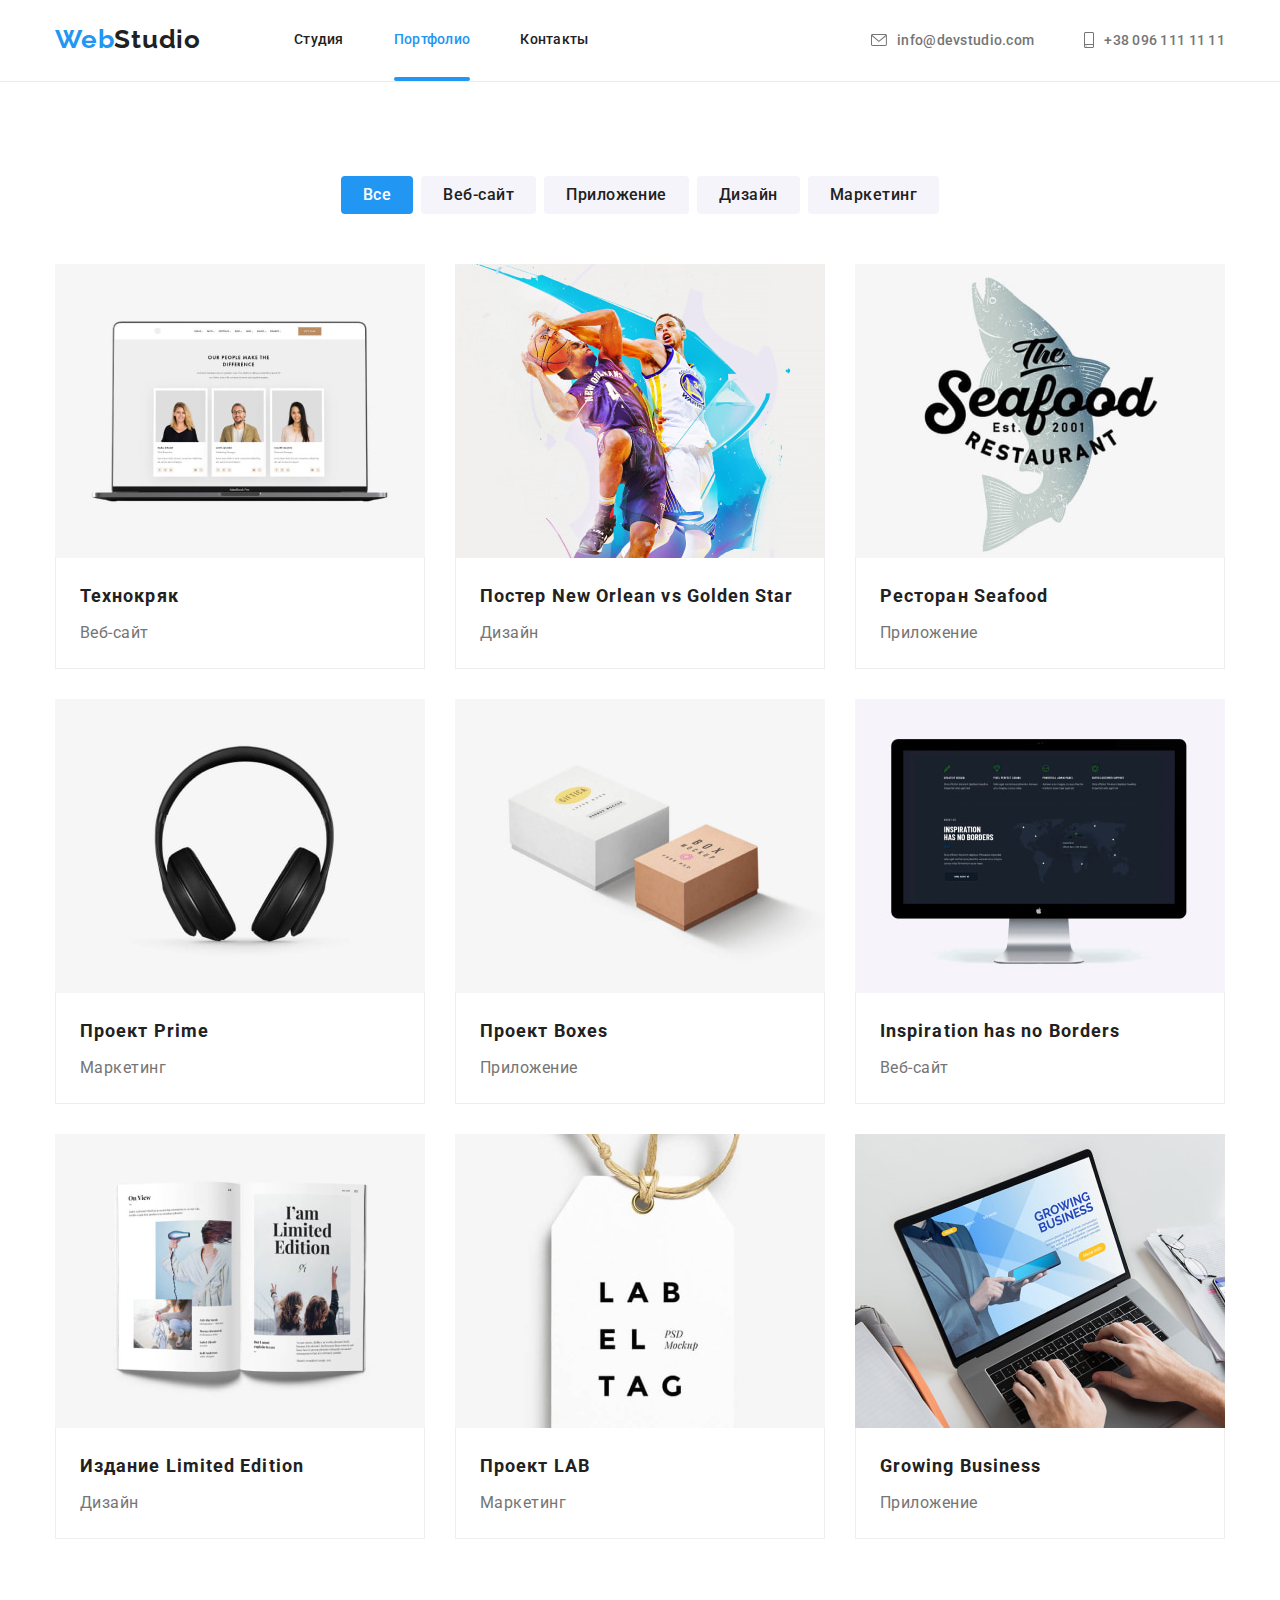
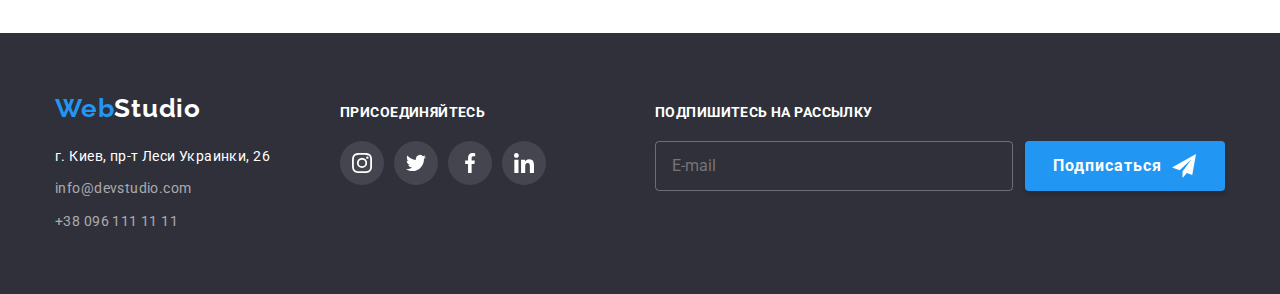
==== portfolio.html @ eac6b968 "Initial commit" ====
<!DOCTYPE html>
<html lang="ru">
<head>
    <meta charset="UTF-8">
    <meta http-equiv="X-UA-Compatible" content="IE=edge">
    <meta name="viewport" content="width=device-width, initial-scale=1.0">
    <title>WebStudio</title>
    <link rel="preconnect" href="https://fonts.googleapis.com">
    <link rel="preconnect" href="https://fonts.gstatic.com" crossorigin>
    <link href="https://fonts.googleapis.com/css2?family=Raleway:wght@700&family=Roboto:wght@400;500;700;900&display=swap" rel="stylesheet">
    <link rel="stylesheet" href="https://cdnjs.cloudflare.com/ajax/libs/modern-normalize/1.1.0/modern-normalize.css">
    <link rel="stylesheet" href="./css/styles.css">
</head>
<body>
    
    <header class="header">
      <div class="container header-container">
       
        <nav class="nav"> 
              <a class="header-link link " href="/"><span class="logo">Web</span><span class="heder-logo">Studio</span></a>
              <ul class="nav-list list">
                  <li class="nav-item">
                      <a class="nav-link link " href="./index.html">Студия</a></li>
                  <li  class="nav-item">
                      <a class="nav-link link current" href="./portfolio.html">Портфолио</a></li>
                  <li  class="nav-item">
                      <a class="nav-link link " href="">Контакты</a></li>
              </ul>
        </nav>
        <ul class="header-contacts list">
          <li class="header-contact"><a class="header-email link" href="mailto:info@devstudio.com">
              <svg width="16" height="12" class="email-icon" aria-hidden="true">
                <use href="./images/icons.svg#icon-envelope"></use>
              </svg>
              info@devstudio.com</a></li>
          <li class="header-contact"><a class="header-tel link" href="tel:+380961111111">
              <svg width="10" height="16" class="email-icon" aria-hidden="true">
                <use href="./images/icons.svg#icon-smartphone"></use>
              </svg>+38 096 111 11 11</a></li>
        </ul>
      </div>       
    </header>

    <main>
        <section class="section"> 
          <div class="container">
                <h1 class="visually-hidden">Портфолио</h1>
                <ul class="btn-list list">
                  <li  class="btn"><button type="button" class="btn-item active-btn">Все</button></li>
                  <li class="btn"><button type="button" class="btn-item ">Веб-сайт</button></li>
                  <li class="btn"><button type="button" class="btn-item ">Приложение</button></li>
                  <li class="btn"><button type="button" class="btn-item ">Дизайн</button></li>
                  <li class="btn"><button type="button" class="btn-item ">Маркетинг</button></li>
                </ul>

              <ul class="works-card list"> 
                <li class="works-item-card">
                  <div class="works-item-container">
                    <img class="img-works" src="./images/1.jpg" alt="Веб-сайт" width="370" height="294" />
                    <div class="works-card-overlay">
                      <p class="works-text-overlay">Ресурс предлагает комплексные предложения с разным уровнем функционала и сервисов. Все это позволит посетителю
                        получить
                        исчерпывающие сведения о компании или частном лице.</p>
                    </div>
                  </div>
                  <div class="container-works">
                    <h3 class="subtitle">Технокряк</h3>
                    <p class="works-text">Веб-сайт</p>
                 </div>
                </li>
                <li class="works-item-card">
                  <div class="works-item-container">
                  <img class="img-works" src="./images/2.jpg" alt="Дизайн" width="370" height="294" />
                  <div class="works-card-overlay">
                    <p>Ресурс предлагает комплексные предложения с разным уровнем функционала и сервисов. Все это позволит посетителю
                      получить
                      исчерпывающие сведения о компании или частном лице.</p>
                  </div>
                </div>
                  <div class="container-works">
                    <h3 class="subtitle">Постер New Orlean vs Golden Star</h3>
                    <p class="works-text" >Дизайн</p>
                  </div>  
                </li>
                <li class="works-item-card">
                  <div class="works-item-container">
                  <img class="img-works" src="./images/3.jpg" alt="Приложение" width="370" height="294" />
                  <div class="works-card-overlay">
                      <p>Ресурс предлагает комплексные предложения с разным уровнем функционала и сервисов. Все это позволит посетителю
                        получить
                        исчерпывающие сведения о компании или частном лице.</p>
                    </div>
                  </div>
                  <div class="container-works">
                    <h3 class="subtitle" >Ресторан Seafood</h3>
                    <p class="works-text" >Приложение</p>
                  </div>  
                </li>
                <li class="works-item-card">
                  <div class="works-item-container">
                  <img class="img-works" src="./images/4.jpg" alt="Наушники" width="370" height="294" />
                  <div class="works-card-overlay">
                      <p>Ресурс предлагает комплексные предложения с разным уровнем функционала и сервисов. Все это позволит посетителю
                        получить
                        исчерпывающие сведения о компании или частном лице.</p>
                    </div>
                  </div>
                  <div class="container-works">
                    <h3 class="subtitle" >Проект Prime</h3>
                    <p class="works-text" >Маркетинг</p>
                  </div>  
                </li>
                <li class="works-item-card">
                  <div class="works-item-container">
                  <img class="img-works" src="./images/5.jpg" alt="Коробки" width="370" height="294" />
                  <div class="works-card-overlay">
                      <p>Ресурс предлагает комплексные предложения с разным уровнем функционала и сервисов. Все это позволит посетителю
                        получить
                        исчерпывающие сведения о компании или частном лице.</p>
                    </div>
                  </div>
                  <div class="container-works">
                    <h3 class="subtitle" >Проект Boxes</h3>
                    <p class="works-text" >Приложение</p>
                  </div>  
                </li>
                <li class="works-item-card">
                  <div class="works-item-container">
                  <img class="img-works" src="./images/6.jpg" alt="Веб-сайт" width="370" height="294" />
                  <div class="works-card-overlay">
                      <p>Ресурс предлагает комплексные предложения с разным уровнем функционала и сервисов. Все это позволит посетителю
                        получить
                        исчерпывающие сведения о компании или частном лице.</p>
                    </div>
                  </div>
                  <div class="container-works">
                    <h3 class="subtitle" >Inspiration has no Borders</h3>
                    <p class="works-text" >Веб-сайт</p>
                  </div>  
                </li>
                <li class="works-item-card">
                  <div class="works-item-container">
                  <img class="img-works" src="./images/7.jpg" alt="Дизайн" width="370" height="294" />
                  <div class="works-card-overlay">
                      <p>Ресурс предлагает комплексные предложения с разным уровнем функционала и сервисов. Все это позволит посетителю
                        получить
                        исчерпывающие сведения о компании или частном лице.</p>
                    </div>
                  </div>
                  <div class="container-works">
                    <h3 class="subtitle" >Издание Limited Edition</h3>
                    <p class="works-text" >Дизайн</p>
                  </div>  
                </li>
                <li class="works-item-card">
                  <div class="works-item-container">
                  <img class="img-works" src="./images/8.jpg" alt="Логотип" width="370" height="294" />
                  <div class="works-card-overlay">
                      <p>Ресурс предлагает комплексные предложения с разным уровнем функционала и сервисов. Все это позволит посетителю
                        получить
                        исчерпывающие сведения о компании или частном лице.</p>
                    </div>
                  </div>
                  <div class="container-works">
                    <h3 class="subtitle" >Проект LAB</h3>
                    <p class="works-text" >Маркетинг</p>
                  </div>  
                </li>
                <li class="works-item-card">
                  <div class="works-item-container">
                  <img class="img-works" src="./images/9.jpg" alt="Приложение" width="370" height="294" />
                  <div class="works-card-overlay">
                      <p>Ресурс предлагает комплексные предложения с разным уровнем функционала и сервисов. Все это позволит посетителю
                        получить
                        исчерпывающие сведения о компании или частном лице.</p>
                    </div>
                  </div>
                  <div class="container-works">
                    <h3 class="subtitle" >Growing Business</h3>
                    <p class="works-text" >Приложение</p>
                  </div> 
                </li>
              </ul>
          </div>
          </section>
        
    </main>

    <footer class="footer">
      <div class="container footer-flex">
        <div class="footer-contakt">
          <a class="footer-link link " href="/"><span class="logo">Web</span><span class="footer-logo">Studio</span> </a>
          <address class="footer-address">
            <ul class="footer-list list">
              <li class="footer-item"><a class="footer-item-link link " href="https://goo.gl./maps/wizjQyX9kH2uUNJ5A"
                  target="_blank" rel="noreferrer noopener">г. Киев, пр-т Леси Украинки, 26</a></li>
              <li class="footer-item"><a class="footer-item-link link post "
                  href="mailto:info@devstudio.com">info@devstudio.com</a> </li>
              <li class="footer-item"><a class="footer-item-link link phone" href="tel:+380961111111">+38 096 111 11 11</a>
              </li>
            </ul>
    
          </address>
        </div>
        <div class="footer-socials">
          <h2 class="footer-edd">присоединяйтесь</h2>
          <ul class="footer-social-list list">
            <li><a class="footer-social-link" href=""><svg width="20px" height="20px" class="footer-social-icon"
                  aria-label="ссылка на instagram">
                  <use href="./images/icons.svg#icon-instagram-2"></use>
                </svg></a></li>
            <li><a class="footer-social-link" href=""><svg width="20px" height="20px" class="footer-social-icon"
                  aria-label="ссылка на twitter">
                  <use href="./images/icons.svg#icon-twitter-1"></use>
                </svg></a></li>
            <li><a class="footer-social-link" href=""><svg width="20px" height="20px" class="footer-social-icon"
                  aria-label="ссылка на facebook">
                  <use href="./images/icons.svg#icon-facebook-1"></use>
                </svg></a></li>
            <li><a class="footer-social-link" href=""><svg width="20px" height="20px" class="footer-social-icon"
                  aria-label="ссылка на linkedin">
                  <use href="./images/icons.svg#icon-linkedin-1"></use>
                </svg></a></li>
          </ul>
        </div>
        <div class="footer-form-container">
          <h2 class="footer-edd">Подпишитесь на рассылку</h2>
          <form class="footer-form" name="footer-form" autocomplete="on">
            <input class="footer-form-email" type="email" id="footer-form-email" name="email" placeholder="E-mail" required>
            <label class="visually-hidden" for="footer-form-email">Почта</label>
    
            <button class="footer-form-btn button hero-btn" type="submit">Подписаться
              <svg width="24px" height="24px" class="footer-form-btn-icon">
                <use href="./images/icons.svg#icon-icon-send"></use>
              </svg>
            </button>
    
          </form>
        </div>
      </div>
    
    </footer>

    
</body>
</html>
---- css/styles.css ----
/* font-family: 'Raleway', sans-serif;
font-family: 'Roboto', sans-serif; */

/* #212121
#757575
#FFFFFF
#2196F3
#000000
#2F303A
#FFFFFF
#ECECEC
#F5F4FA

#212121
#757575
#FFFFFF */
:root{
    --main-font:'Roboto', sans-serif;
    --secondary-font:'Raleway', sans-serif;
    --white-txt-cl:#FFFFFF;
    --black-txt-cl:#212121;
    --gray-txt-cl:#757575;
    --blu-cl:#2196F3;
    --bg-cl:#2F303A;
     }
body {
    font-family:var(--main-font);
    font-size: 14px;
    line-height: 1.71;
    letter-spacing: 0.03em;
    color:var(--gray-txt-cl);
    }
        html {
            box-sizing: border-box;
        }
    
        *,
        *::after,
        *::before {
            box-sizing: inherit;
        }
    
        /* Стили для обнуления верхних отступов у элементов */
        h1,
        h2,
        h3,
        h4,
        h5,
        h6,
        p {
            margin-top: 0;
        }
    
        /* Класс для обнуления базовых свойств у списков (ul) */
        .list {
            list-style: none;
            padding-left: 0;
            margin: 0;
        }
    
        /* Класс для обнуления базовых свойств у ссылок */
        .link {
            text-decoration: none;
            color: inherit;
        }
    
        /* Свойства для корректного отображения картинок */
        img {
            display: block;
            max-width: 100%;
            height: auto;
        }
    
        /* Свойства для обнуления курсива у address */
        address {
            font-style: normal;
        }
h1, 
h2, 
h3, 
p,
ul
    {
        margin-top: 0;
        margin-bottom: 0;
        margin-left: 0;
        margin-right: 0;
    }
fieldset {
    margin: 0;
    padding: 0;
    border: 0;
}
.list {
        padding-left: 0;
        margin-top: 0;
        margin-bottom: 0;
        list-style: none;
      }
      
.link {
        text-decoration: none;
    }
.container {
    width: 1200px;
    padding-left: 15px;
    padding-right: 15px;
    margin-left: auto;
    margin-right: auto;
    }

.header {
    padding-top: 24px;
    padding-bottom: 25px;
    border-bottom: 1px solid #ECECEC;
    }
.nav-list {
    display: flex;
    align-items: center;
    }
.nav {
    display: flex;
    align-items: center;
   
    }
.header-contacts {
    display: flex;
    align-items: center;
    margin-left: auto;    
    }
.header-contact:not(:last-child){
    margin-right: 50px;

}
.header-container {
    display: flex;
    align-items: center;
    }  

.header-link {
    margin-right: 93px;
    }
.nav-item {
    position: relative;
    margin-right: 50px;
    }
.nav-item:last-child {
    margin-right: 0;
}

.logo    
   {
    font-family:var(--secondary-font);
    font-weight: 700;
    font-size: 26px;
    line-height: 1.19;  
    letter-spacing: 0.03em;  
    color:var(--blu-cl);
   } 
.heder-logo
   {
    font-family:var(--secondary-font);
    font-weight: 700;
    font-size: 26px;
    line-height: 1.19;  
    letter-spacing: 0.03em;  
    color:var(--black-txt-cl);
   }
.nav-link.current::after
{
    content: "";
    position: absolute;
    left: 0;
    bottom: 0;
    transform: translateY(29px);
    border-radius: 2px;

    display: block;
    width: 100%;
    height: 4px;
    background-color: var(--blu-cl);

    
}

.nav-link 
   {
    font-weight: 500;
    font-size: 14px;
    line-height: 1.14;
    letter-spacing: 0.02em; 
    color: #212121;

    transition-property: color;
        transition-duration: 250ms;
        transition-timing-function: cubic-bezier(0.4, 0, 0.2, 1);

   }
.nav-link:hover,
.nav-link:focus, 
.header-email:hover,
.header-email:focus,
.header-tel:hover,
.header-tel:focus
   {
     color: var(--blu-cl);
   }
.nav-list .nav-link.current
   {
    color: var(--blu-cl);
   }
.header-email,
.header-tel 
   {
    display: flex;
    font-weight: 500;
    font-size: 14px;
    line-height: 16px;
    letter-spacing: 0.02em; 
    color: #757575;
    align-items: center;
    gap: 10px;
    
    transition-property: color;
        transition-duration: 250ms;
        transition-timing-function: cubic-bezier(0.4, 0, 0.2, 1);
 
   }
.email-icon {
    fill: currentColor;
}
.section {
    padding-top: 94px;
    padding-bottom: 94px;
    }
.hero-title {
        font-weight: 900;
        font-size: 44px;
        line-height: 1.36;
        text-align: center;
        letter-spacing: 0.06em;
        text-transform: uppercase;
        color:var(--white-txt-cl);
        max-width: 696px;
        margin-left: auto;
        margin-right: auto;
        margin-bottom: 30px;

    }
.hero 
    {   max-width: 1600px;
        height: 600px;
        margin-left: auto;
        margin-right: auto;
        background-image: linear-gradient(to left, rgba(47, 48, 58, 0.4), rgba(47, 48, 58, 0.4)),
        url(../images/img.jpg);
        background-repeat: no-repeat;
        background-position: center;
        background-size: cover;
        
        padding-top: 200px;
        padding-bottom: 200px;
        background-color:var(--bg-cl);
    }
    .visually-hidden {
        position: absolute;
        width: 1px;
        height: 1px;
        margin: -1px;
        border: 0;
        padding: 0;
        white-space: nowrap;
        clip-path: inset(100%);
        clip: rect(0 0 0 0);
        overflow: hidden;
      }
.benefits-list {
    display: flex;
    justify-content: space-between; 
    }
.benefits-item {
    width: 270px;
}
.benefits-item-title
    {
    font-weight: 700;
    font-size: 14px;
    line-height: 1.14;
    letter-spacing: 0.03em;
    text-transform: uppercase;
    color:var(--black-txt-cl);
    margin-bottom: 10px;
    }
.benefits-item-text
    {
    font-size: 14px;
    letter-spacing: 0.03em;
    }
.benefits-list-icon{
    display: flex;
    justify-content: space-between;
    margin-bottom: 30px;

}
.benefits-item-icon{
    display: flex;
    align-items: center;
    width: 270px;
    height: 120px;
    background-color: #F5F4FA;
    border-radius: 4px;
    justify-content: center;
    

}
.title {
    margin-bottom: 50px;
    font-weight: 700;
    font-size: 36px;
    line-height: 1.17;
    text-align: center;
    letter-spacing: 0.03em;
    color:var(--black-txt-cl);
}
.works {
    padding-top: 0;

    }
.works-list {
    display: flex;
    justify-content:center;
    }
.works-item {
    position: relative;
    margin-right: 30px;
}
.works-item:last-child {
    margin-right: 0;
  }
.works-item-name {
    font-family: var(--main-font);
    font-style: normal;
    font-weight: 700;
    font-size: 14px;
    line-height: 16px;
    text-align: center;
    letter-spacing: 0.03em;
    text-transform: uppercase;
    color: var(--white-txt-cl);

    position: absolute;

    top: 50%;
    left: 50%;
    transform: translate(-50%,-50%);
    width: 100%;


}
.works-item-names {
    position: absolute;
    background-color: rgba(47, 48, 58, 0.8);
    width: 370px;
    height: 70px;
    bottom: 0;
}
.hero-btn {
    margin-left: auto;
    margin-right: auto;
    padding: 9px 31px;
    font-family: inherit;
    font-weight: 700;
    font-size: 16px;
    line-height: 1.87;
    display: flex;
    align-items: center;
    text-align: center;
    letter-spacing: 0.06em;
    color:var(--white-txt-cl);
    background: var(--blu-cl);
    box-shadow: 0px 4px 4px rgba(0, 0, 0, 0.15);
    border-radius: 4px;
    cursor: pointer;
    border: none;

    transition-property: background;
        transition-duration: 250ms;
        transition-timing-function: cubic-bezier(0.4, 0, 0.2, 1);

}
.hero-btn:hover{
    background: #188CE8;
}
.team  {
    background-color:#F5F4FA;
    }
.team-item {
background: var(--white-txt-cl);
box-shadow: 0px 1px 3px rgba(0, 0, 0, 0.12), 0px 1px 1px rgba(0, 0, 0, 0.14), 0px 2px 1px rgba(0, 0, 0, 0.2);
border-radius: 0px 0px 4px 4px;
}
.team-name
    {
    font-weight: 500;
    font-size: 16px;
    line-height: 1.19;
    text-align: center;
    letter-spacing: 0.03em;
    color:var(--black-txt-cl);
    margin-bottom: 10px;
    }
.team-position
    {
    font-size: 16px;
    line-height: 1.19;
    text-align: center;
    letter-spacing: 0.03em;
    }
.team-list {
    display: flex;
    justify-content: space-between;
    }
.team-foto {
    display: block;
    max-width: 100%;
    height: auto;
}

.container-team {
    padding-top: 30px;
    padding-bottom: 30px;
}
.team-social-list{
    display: flex;
    justify-content: center;
    margin-top: 16px;
    gap: 10px;
    
}
.team-social-link{
    display: flex;
    width: 44px;
    height: 44px;
    color:#AFB1B8;
    border-radius: 50%;
    justify-content: center;
    align-items: center;

    transition-property: background-color, color ;
        transition-duration: 250ms;
        transition-timing-function: cubic-bezier(0.4, 0, 0.2, 1);
    
}

.team-social-link:hover,
.team-social-link:focus{
    background-color: var(--blu-cl);
    color: var(--white-txt-cl);
}
.team-social-icon{
    fill: currentColor;
transition-property: fill ;
    transition-duration: 250ms;
    transition-timing-function: cubic-bezier(0.4, 0, 0.2, 1);

}
.team-social-icon:hover,
.team-social-icon:focus{
    fill: currentColor;
}
.client-list{
    display: flex;
    justify-content: space-between;
}
.client-item{
    display: flex;
    width: 170px;
    height: 92px;
    border: 1px solid #AFB1B8;
    border-radius: 4px;
    color: #AFB1B8;
    align-items: center;
    justify-content: center;

    transition-property: border, color;
        transition-duration: 250ms;
        transition-timing-function: cubic-bezier(0.4, 0, 0.2, 1);

}
.client-item:hover,
.client-item:focus{
    color:var(--blu-cl);
    border: 1px solid var(--blu-cl);
}
.client-icon{
    fill: currentColor;
}

.subtitle
    {
    font-weight: 700;
    font-size: 18px;
    line-height: 2;
    letter-spacing: 0.06em;
    color:var(--black-txt-cl);
    margin-bottom: 4px;
    
    }
.container-works {
    padding: 20px 24px;
    border-bottom: 1px solid #EEEEEE;
    border-left: 1px solid #EEEEEE;
    border-right: 1px solid #EEEEEE ;
}
.img-works {
    display: block;
    max-width: 100%;
}
.works-text
    {
    font-size: 16px;
    line-height: 1.87;
    letter-spacing: 0.03em;
    
    }
.btn-item
    {
    font-family: inherit;;
    font-weight: 500;
    font-size: 16px;
    line-height: 1.62;
    text-align: center;
    letter-spacing: 0.03em;
    color:var(--black-txt-cl);
    background-color:#F5F4FA;
    border-radius: 4px;
    cursor: pointer;
    padding: 6px 22px; 
    border: none;
    
    transition-property: background-color,color,box-shadow;
        transition-duration: 250ms;
        transition-timing-function: cubic-bezier(0.4, 0, 0.2, 1);
      }
.btn-item.active-btn{
    color: var(--white-txt-cl);
    background-color: var(--blu-cl);
        
        
}
.btn:not(:last-child) {
    margin-right: 8px;
}

.btn-item:hover,
.btn-item:focus {
    color:var(--white-txt-cl);
    background-color:var(--blu-cl);
    box-shadow: 0px 3px 1px rgba(0, 0, 0, 0.1), 0px 1px 2px rgba(0, 0, 0, 0.08), 0px 2px 2px rgba(0, 0, 0, 0.12);
}

.btn-list {
    display: flex;
    justify-content: center;
    margin-bottom: 50px;

}
.works-card {
    display: flex;
    flex-wrap: wrap;
}
.works-item-card {
    margin-right: 30px;
    margin-bottom: 30px;

    transition-property: box-shadow;
    transition-duration: 250ms;
    transition-timing-function: cubic-bezier(0.4, 0, 0.2, 1);
   
}
.works-item-card:hover{
    box-shadow: 0px 1px 1px rgba(0, 0, 0, 0.12), 0px 4px 4px rgba(0, 0, 0, 0.06), 1px 4px 6px rgba(0, 0, 0, 0.16);
}
.works-item-card:hover .works-card-overlay {
    transform: translateY(0);
    
}
.works-item-card:nth-child(3n) {
    margin-right: 0;
} 
.works-item-card:nth-last-child(-n + 3) {
    margin-bottom: 0;
}
.works-item-container{
    position: relative;
    overflow: hidden;

}

.works-card-overlay{
    position: absolute;
    top: 0;
    left: 0;
    width: 100%;
    height: 100%;
    background: rgba(33, 150, 243, 0.9);
    color: var(--white-txt-cl);
    padding: 63px 24px;
    transform: translateY(101%);

    transition-property: transform;
        transition-duration: 250ms;
        transition-timing-function: cubic-bezier(0.4, 0, 0.2, 1);

}
.works-text-overlay{
    font-family: var(--main-font);
        font-style: normal;
        font-weight: 400;
        font-size: 18px;
        line-height: 1.56;
        letter-spacing: 0.03em;
    
        color: var(--white-txt-cl);
}

.footer 
    {   
        padding-top: 60px;
        padding-bottom: 60px;
        background-color:var(--bg-cl);
    }
.footer-logo
    {
    font-family:var(--secondary-font);
    font-weight: 700;
    font-size: 26px;
    line-height: 1.19;  
    letter-spacing: 0.03em;  
    color:var(--white-txt-cl);
 
    }

address
    {
     margin-top: 20px;
     font-style: normal;   
    }
.footer-item-link
    {
    font-size: 14px;
    letter-spacing: 0.03em;
    color:var(--white-txt-cl);

    transition-property: color;
        transition-duration: 250ms;
        transition-timing-function: cubic-bezier(0.4, 0, 0.2, 1);
    }
.post,
.phone
    {
        color:rgba(255, 255, 255, 0.6);;   
    }
.footer-item-link:hover,
.footer-item-link:focus
   {
     color: var(--blu-cl);
   }
.footer-item:not(:last-child) {
    margin-bottom: 9px;
}
.footer-social-link {
    display: flex;
    width: 44px;
    height: 44px;
    border-radius: 50%;
    background-color: rgba(255, 255, 255, 0.1);
    justify-content: center;
    align-items: center;
    color: var(--white-txt-cl);

    transition-property: background-color;
        transition-duration: 250ms;
        transition-timing-function: cubic-bezier(0.4, 0, 0.2, 1);
    }
.footer-social-link:hover,
.footer-social-link:focus {
    
    background-color: var(--blu-cl);
    
}

.footer-social-list {
        display: flex;
        width: 206px;
        height: 44px;
        justify-content: space-between;
        
    }
    
.footer-social-icon {

    fill: currentColor;
    transition-property: fill ;
        transition-duration: 250ms;
        transition-timing-function: cubic-bezier(0.4, 0, 0.2, 1);
}
.footer-social-icon:hover{
    fill: currentColor;
}
.footer-contakt {
    margin-right: 70px;
}

.footer-flex {
    display: flex;
    align-items:baseline;
}
.footer-edd{
    font-family: var(--main-font);
    font-weight: 700;
    font-size: 14px;
    line-height: 1.14;
    letter-spacing: 0.03em;
    text-transform: uppercase;
    color: var(--white-txt-cl);
    margin-bottom: 20px;
    

}
.footer-form-container{
    margin-left: auto;
}
.footer-form{
    display: flex;
    align-items: center;
}
.footer-form-email{
    display: flex;
        align-items: center;
        min-width: 358px;
        height: 50px;
        padding: 0;
        padding-left: 16px;
        margin-right: 12px;
    
        font-size: 16px;
        line-height: 1.25;
        color: rgba(255, 255, 255, 0.6);
    
        background-color: transparent;
        border: 1px solid rgba(255, 255, 255, 0.3);
        border-radius: 4px;

        outline: none;

        cursor: pointer;

        transition-property: border-color;
            transition-duration: 250ms;
            transition-timing-function: cubic-bezier(0.4, 0, 0.2, 1);
}
.footer-form-email:focus{
    border-color: var(--blu-cl);
}
.footer-form-btn{
    margin-left: 0;
    margin-right: 0;
    width: 200px;
    height: 50px;
    padding-left: 28px;
    padding-right: 28px;
}
.footer-form-btn-icon{
    width: 24px;
        height: 24px;
        margin-left: 10px;
        fill: var(--white-txt-cl);
        
}
.form-field-label{
    display: block;
    margin-bottom: 4px;
    
    font-weight: 400;
        font-size: 12px;
        line-height: 1.16;
        letter-spacing: 0.01em;

        cursor: pointer;
    
}
.form-field-input{
    width: 100%;
    height: 40px;
    padding: 12px 12px 12px 42px;
    border:1px solid rgba(33, 33, 33, 0.2);
    border-radius: 4px;
    outline: none; 

    cursor: pointer;

    transition-property: border-color;
        transition-duration: 250ms;
        transition-timing-function: cubic-bezier(0.4, 0, 0.2, 1);
    
}
.form-field-input:focus{
    border-color: var(--blu-cl);
}
.form-field-input:focus + .form-field-icon{
    fill: var(--blu-cl);
}
.form-field-textarea:focus-within{
    border: 1px solid var(--blu-cl);
}
.form-field{
    margin-bottom: 10px;
}
.form-field-inner{
    position: relative;
}
.form-field-icon {
    position: absolute;
    top: 50%;
    left: 14px;
    transform: translateY(-50%);
    fill: var(--black-txt-cl);

    cursor: pointer;

    transition-property: fill;
        transition-duration: 250ms;
        transition-timing-function: cubic-bezier(0.4, 0, 0.2, 1);
}
.form-field-textarea{
    padding: 12px 16px;
    width: 100%;
    min-height: 120px;
    border: 1px solid rgba(33, 33, 33, 0.2);
    border-radius: 4px;
    resize: none;
    outline: none;

    cursor: pointer;

    transition-property: border;
        transition-duration: 250ms;
        transition-timing-function: cubic-bezier(0.4, 0, 0.2, 1);
}
.form-field-link{
    color: var(--blu-cl);
    
}
.modal-form-btn{
    width: 200px;
    height: 50px;
    padding: 10px 55px;

}
.form-field-text{
    margin-bottom: 20px;
}
.form-field-checkbox{
    margin-bottom: 30px;
    display: flex;
    justify-content: center;
    align-items: center;
    

}
.checkbox-input{
    appearance: none;
    cursor: pointer;
}
/*.checkbox-control{
    display: flex;
    justify-content: center;
    align-items: center;
    width: 16px;
    height: 15px;
    margin-right: 7px;

   
    

}
/*.checkbox-icon{
    opacity: 0;
    fill: var(--black-txt-cl);
}
.checkbox-input:checked + .checkbox-icon{
    opacity: 1;

}*/
.checkbox-control{
    position: relative;
    display: flex;
    justify-content: center;
    align-items: center; 
    padding-left: 24px;
        
}
.checkbox-icon {
    position: absolute;
    left: 0;
    top: 50%;
    transform: translateY(-50%);
    opacity: 1;

    transition-property: opacity;
        transition-duration: 250ms;
        transition-timing-function: cubic-bezier(0.4, 0, 0.2, 1);

}

.checkbox-input:checked~.checkbox-icon {
    opacity: 0;
}

.checkbox-icon-checked {
    position: absolute;
    left: 0;
    top: 50%;
    transform: translateY(-50%);

    opacity: 0;

    transition-property: opacity;
        transition-duration: 250ms;
        transition-timing-function: cubic-bezier(0.4, 0, 0.2, 1);

}

.checkbox-input:checked~.checkbox-icon-checked {
    opacity: 1;
}
.backdrop{
    position: fixed;
    top: 0;
    left: 0;
    width: 100%;
    height: 100%;
    background-color: rgba(0, 0, 0, 0.2);
    transition: opacity 500ms, visibility 500ms;
}

.modal{
    position:absolute;
    top: 50%;
    left: 50%;
    transform: translate(-50%, -50%);
    width: 528px;
    max-height: 581px;
    height: 100%;
    box-shadow: 0px 1px 3px rgba(0, 0, 0, 0.12), 0px 1px 1px rgba(0, 0, 0, 0.14), 0px 2px 1px rgba(0, 0, 0, 0.2);
    border-radius: 4px;
    background-color: var(--white-txt-cl);
}
.modal-close-btn{
    position: absolute;
    top: 8px;
    right: 8px;
    border-radius: 50%;
    border: 1px solid rgba(0, 0, 0, 0.1);
    width: 30px;
    height: 30px;
    background-color: var(--white-txt-cl);

    cursor: pointer;

    
}

.modal-close-btn:hover .modal-close {
    fill: var(--blu-cl);
}
.modal-close-btn:focus .modal-close {
    fill: var(--blu-cl);
}
.modal-close{
    position:absolute;
    top: 50%;
    left: 50%;
    transform: translate(-50%, -50%);

    fill: #000000;

    transition-property: fill;
        transition-duration: 250ms;
        transition-timing-function: cubic-bezier(0.4, 0, 0.2, 1);
}

.is-hidden{
    opacity: 0;
    visibility: hidden;
    pointer-events: none;
}
.modal-container{
    padding:40px ;
}
.modal-title{
    font-family:var(--main-font);
        font-style: normal;
        font-weight: 700;
        font-size: 20px;
        line-height: 1.15;
        text-align: center;
        letter-spacing: 0.03em;
    
        color:var(--black-txt-cl);
        margin-bottom: 12px;
}
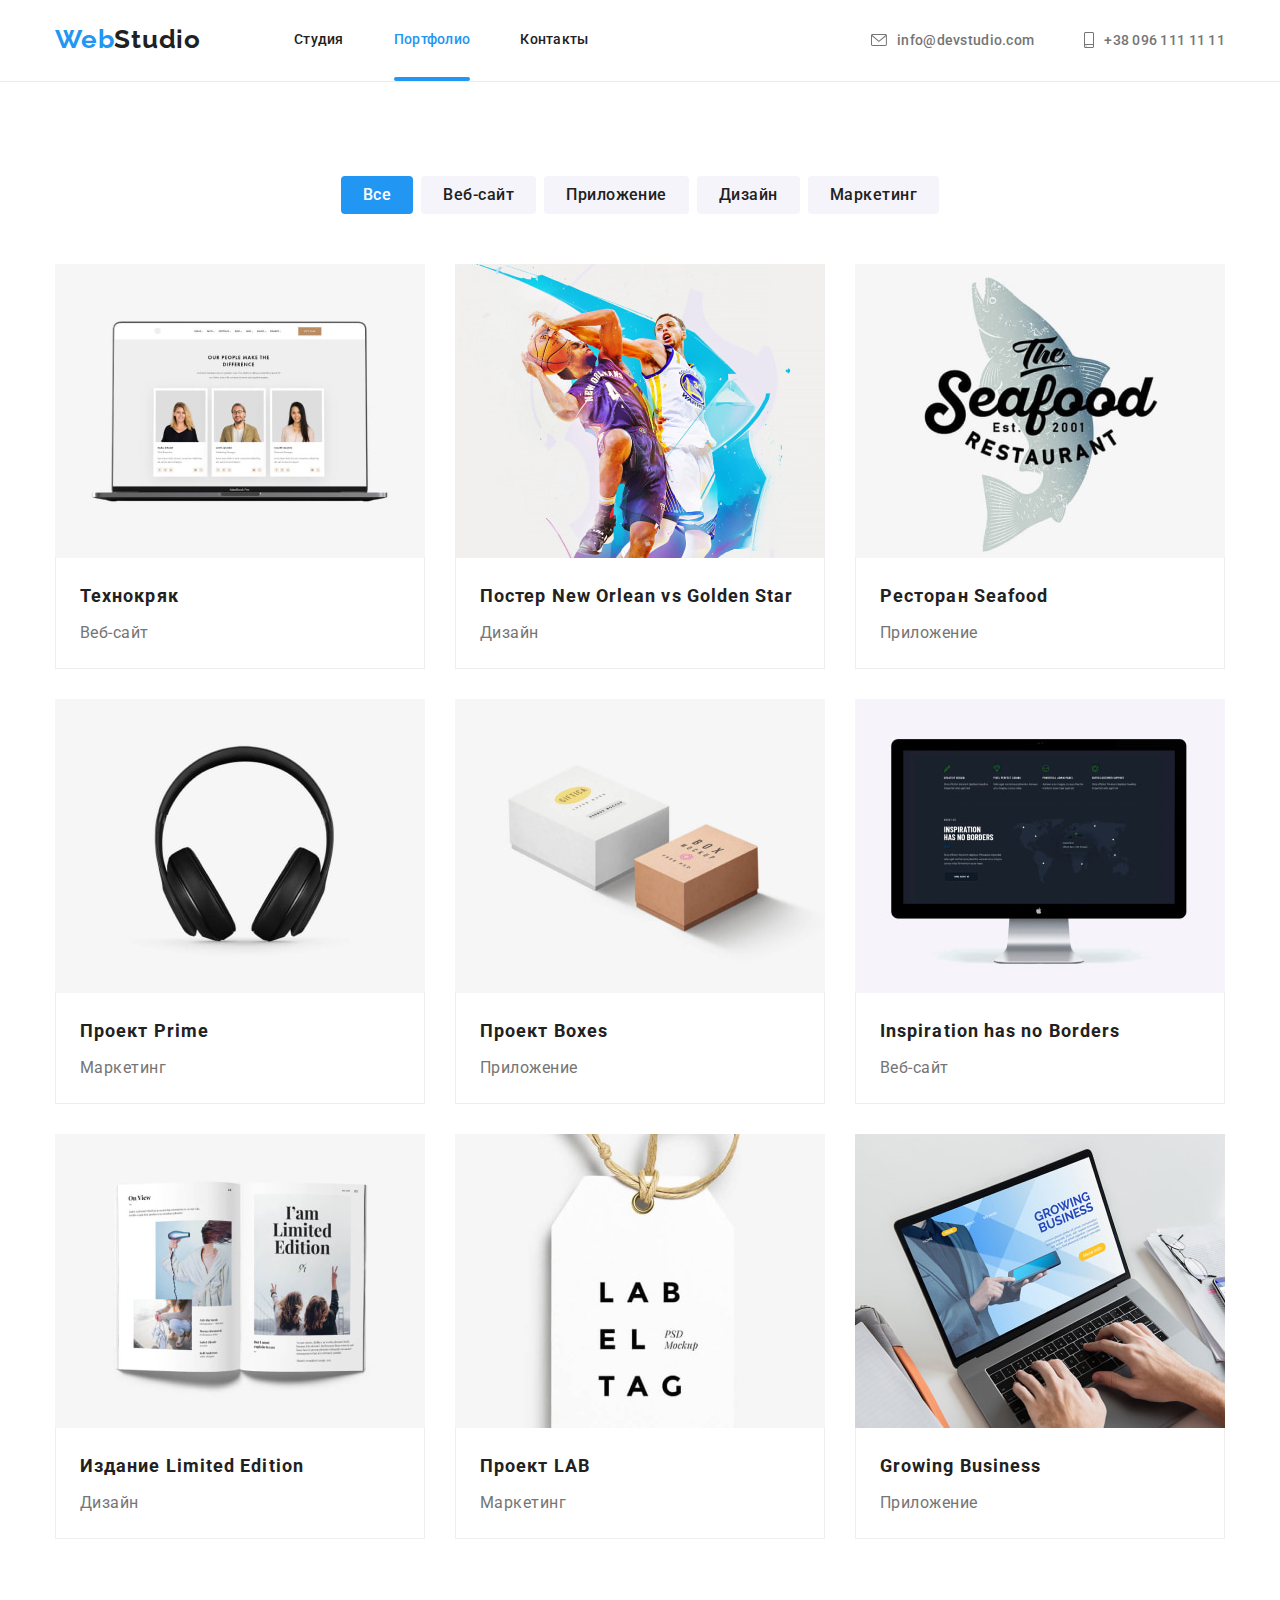
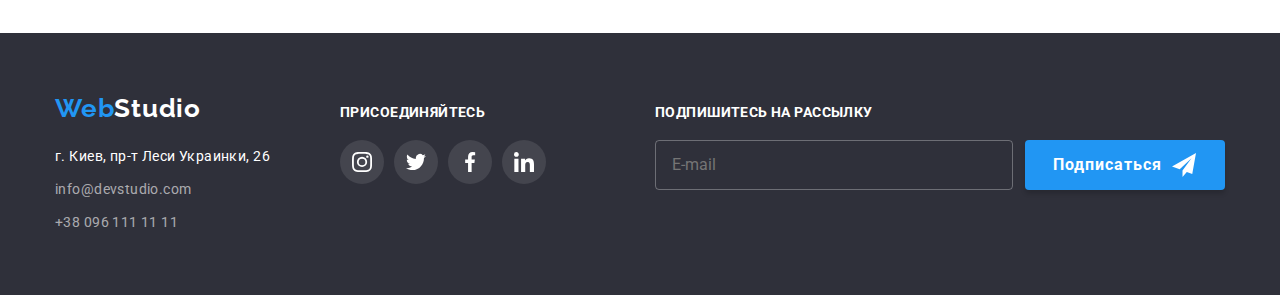
==== commit 61229352: "add scss" ====
--- a/portfolio.html
+++ b/portfolio.html
@@ -9,175 +9,182 @@
     <link rel="preconnect" href="https://fonts.gstatic.com" crossorigin>
     <link href="https://fonts.googleapis.com/css2?family=Raleway:wght@700&family=Roboto:wght@400;500;700;900&display=swap" rel="stylesheet">
     <link rel="stylesheet" href="https://cdnjs.cloudflare.com/ajax/libs/modern-normalize/1.1.0/modern-normalize.css">
-    <link rel="stylesheet" href="./css/styles.css">
+    
+    <link rel="stylesheet" href="./css/main.min.css">
 </head>
 <body>
     
     <header class="header">
-      <div class="container header-container">
-       
-        <nav class="nav"> 
-              <a class="header-link link " href="/"><span class="logo">Web</span><span class="heder-logo">Studio</span></a>
-              <ul class="nav-list list">
-                  <li class="nav-item">
-                      <a class="nav-link link " href="./index.html">Студия</a></li>
-                  <li  class="nav-item">
-                      <a class="nav-link link current" href="./portfolio.html">Портфолио</a></li>
-                  <li  class="nav-item">
-                      <a class="nav-link link " href="">Контакты</a></li>
-              </ul>
+      <div class="container header__container">
+    
+        <nav class="nav">
+    
+          <a class="logo--position link " href="/"><span class="logo logo--accent">Web</span><span
+              class="logo logo--black">Studio</span></a>
+          <ul class="nav__list list">
+            <li class="nav__item">
+              <a class="nav__link link " href="./index.html">Студия</a>
+            </li>
+            <li class="nav__item">
+              <a class="nav__link link nav__link--current" href="./portfolio.html">Портфолио</a>
+            </li>
+            <li class="nav__item">
+              <a class="nav__link link " href="">Контакты</a>
+            </li>
+          </ul>
+    
         </nav>
-        <ul class="header-contacts list">
-          <li class="header-contact"><a class="header-email link" href="mailto:info@devstudio.com">
-              <svg width="16" height="12" class="email-icon" aria-hidden="true">
+        <ul class="contacts list">
+          <li class="contacts__item"><a class="contacts__link link" href="mailto:info@devstudio.com">
+              <svg width="16" height="12" class="contacts__icon" aria-hidden="true">
                 <use href="./images/icons.svg#icon-envelope"></use>
               </svg>
               info@devstudio.com</a></li>
-          <li class="header-contact"><a class="header-tel link" href="tel:+380961111111">
-              <svg width="10" height="16" class="email-icon" aria-hidden="true">
+          <li class="contacts__item"><a class="contacts__link link" href="tel:+380961111111">
+              <svg width="10" height="16" class="contacts__icon" aria-hidden="true">
                 <use href="./images/icons.svg#icon-smartphone"></use>
               </svg>+38 096 111 11 11</a></li>
         </ul>
-      </div>       
+      </div>
     </header>
 
     <main>
         <section class="section"> 
           <div class="container">
                 <h1 class="visually-hidden">Портфолио</h1>
-                <ul class="btn-list list">
-                  <li  class="btn"><button type="button" class="btn-item active-btn">Все</button></li>
-                  <li class="btn"><button type="button" class="btn-item ">Веб-сайт</button></li>
-                  <li class="btn"><button type="button" class="btn-item ">Приложение</button></li>
-                  <li class="btn"><button type="button" class="btn-item ">Дизайн</button></li>
-                  <li class="btn"><button type="button" class="btn-item ">Маркетинг</button></li>
+                <ul class="btn__list list">
+                  <li  class="btn"><button type="button" class="btn__item btn--active">Все</button></li>
+                  <li class="btn"><button type="button" class="btn__item ">Веб-сайт</button></li>
+                  <li class="btn"><button type="button" class="btn__item ">Приложение</button></li>
+                  <li class="btn"><button type="button" class="btn__item ">Дизайн</button></li>
+                  <li class="btn"><button type="button" class="btn__item ">Маркетинг</button></li>
                 </ul>
 
               <ul class="works-card list"> 
-                <li class="works-item-card">
-                  <div class="works-item-container">
-                    <img class="img-works" src="./images/1.jpg" alt="Веб-сайт" width="370" height="294" />
-                    <div class="works-card-overlay">
-                      <p class="works-text-overlay">Ресурс предлагает комплексные предложения с разным уровнем функционала и сервисов. Все это позволит посетителю
-                        получить
-                        исчерпывающие сведения о компании или частном лице.</p>
-                    </div>
-                  </div>
-                  <div class="container-works">
-                    <h3 class="subtitle">Технокряк</h3>
-                    <p class="works-text">Веб-сайт</p>
+                <li class="works-card__item">
+                  <div class="works-card__container">
+                    <img class="works-card__img" src="./images/1.jpg" alt="Веб-сайт" width="370" height="294" />
+                    <div class="works-card__overlay">
+                      <p class="works-card__text">Ресурс предлагает комплексные предложения с разным уровнем функционала и сервисов. Все это позволит посетителю
+                        получить
+                        исчерпывающие сведения о компании или частном лице.</p>
+                    </div>
+                  </div>
+                  <div class="container-works">
+                    <h3 class="container-works__subtitle">Технокряк</h3>
+                    <p class="container-works__text">Веб-сайт</p>
                  </div>
                 </li>
-                <li class="works-item-card">
-                  <div class="works-item-container">
-                  <img class="img-works" src="./images/2.jpg" alt="Дизайн" width="370" height="294" />
-                  <div class="works-card-overlay">
-                    <p>Ресурс предлагает комплексные предложения с разным уровнем функционала и сервисов. Все это позволит посетителю
+                <li class="works-card__item">
+                  <div class="works-card__container">
+                  <img class="works-card__img" src="./images/2.jpg" alt="Дизайн" width="370" height="294" />
+                  <div class="works-card__overlay">
+                    <p class="works-card__text">Ресурс предлагает комплексные предложения с разным уровнем функционала и сервисов. Все это позволит посетителю
                       получить
                       исчерпывающие сведения о компании или частном лице.</p>
                   </div>
                 </div>
                   <div class="container-works">
-                    <h3 class="subtitle">Постер New Orlean vs Golden Star</h3>
-                    <p class="works-text" >Дизайн</p>
-                  </div>  
-                </li>
-                <li class="works-item-card">
-                  <div class="works-item-container">
-                  <img class="img-works" src="./images/3.jpg" alt="Приложение" width="370" height="294" />
-                  <div class="works-card-overlay">
-                      <p>Ресурс предлагает комплексные предложения с разным уровнем функционала и сервисов. Все это позволит посетителю
-                        получить
-                        исчерпывающие сведения о компании или частном лице.</p>
-                    </div>
-                  </div>
-                  <div class="container-works">
-                    <h3 class="subtitle" >Ресторан Seafood</h3>
-                    <p class="works-text" >Приложение</p>
-                  </div>  
-                </li>
-                <li class="works-item-card">
-                  <div class="works-item-container">
-                  <img class="img-works" src="./images/4.jpg" alt="Наушники" width="370" height="294" />
-                  <div class="works-card-overlay">
-                      <p>Ресурс предлагает комплексные предложения с разным уровнем функционала и сервисов. Все это позволит посетителю
-                        получить
-                        исчерпывающие сведения о компании или частном лице.</p>
-                    </div>
-                  </div>
-                  <div class="container-works">
-                    <h3 class="subtitle" >Проект Prime</h3>
-                    <p class="works-text" >Маркетинг</p>
-                  </div>  
-                </li>
-                <li class="works-item-card">
-                  <div class="works-item-container">
-                  <img class="img-works" src="./images/5.jpg" alt="Коробки" width="370" height="294" />
-                  <div class="works-card-overlay">
-                      <p>Ресурс предлагает комплексные предложения с разным уровнем функционала и сервисов. Все это позволит посетителю
-                        получить
-                        исчерпывающие сведения о компании или частном лице.</p>
-                    </div>
-                  </div>
-                  <div class="container-works">
-                    <h3 class="subtitle" >Проект Boxes</h3>
-                    <p class="works-text" >Приложение</p>
-                  </div>  
-                </li>
-                <li class="works-item-card">
-                  <div class="works-item-container">
-                  <img class="img-works" src="./images/6.jpg" alt="Веб-сайт" width="370" height="294" />
-                  <div class="works-card-overlay">
-                      <p>Ресурс предлагает комплексные предложения с разным уровнем функционала и сервисов. Все это позволит посетителю
-                        получить
-                        исчерпывающие сведения о компании или частном лице.</p>
-                    </div>
-                  </div>
-                  <div class="container-works">
-                    <h3 class="subtitle" >Inspiration has no Borders</h3>
-                    <p class="works-text" >Веб-сайт</p>
-                  </div>  
-                </li>
-                <li class="works-item-card">
-                  <div class="works-item-container">
-                  <img class="img-works" src="./images/7.jpg" alt="Дизайн" width="370" height="294" />
-                  <div class="works-card-overlay">
-                      <p>Ресурс предлагает комплексные предложения с разным уровнем функционала и сервисов. Все это позволит посетителю
-                        получить
-                        исчерпывающие сведения о компании или частном лице.</p>
-                    </div>
-                  </div>
-                  <div class="container-works">
-                    <h3 class="subtitle" >Издание Limited Edition</h3>
-                    <p class="works-text" >Дизайн</p>
-                  </div>  
-                </li>
-                <li class="works-item-card">
-                  <div class="works-item-container">
-                  <img class="img-works" src="./images/8.jpg" alt="Логотип" width="370" height="294" />
-                  <div class="works-card-overlay">
-                      <p>Ресурс предлагает комплексные предложения с разным уровнем функционала и сервисов. Все это позволит посетителю
-                        получить
-                        исчерпывающие сведения о компании или частном лице.</p>
-                    </div>
-                  </div>
-                  <div class="container-works">
-                    <h3 class="subtitle" >Проект LAB</h3>
-                    <p class="works-text" >Маркетинг</p>
-                  </div>  
-                </li>
-                <li class="works-item-card">
-                  <div class="works-item-container">
-                  <img class="img-works" src="./images/9.jpg" alt="Приложение" width="370" height="294" />
-                  <div class="works-card-overlay">
-                      <p>Ресурс предлагает комплексные предложения с разным уровнем функционала и сервисов. Все это позволит посетителю
-                        получить
-                        исчерпывающие сведения о компании или частном лице.</p>
-                    </div>
-                  </div>
-                  <div class="container-works">
-                    <h3 class="subtitle" >Growing Business</h3>
-                    <p class="works-text" >Приложение</p>
+                    <h3 class="container-works__subtitle">Постер New Orlean vs Golden Star</h3>
+                    <p class="container-works__text" >Дизайн</p>
+                  </div>  
+                </li>
+                <li class="works-card__item">
+                  <div class="works-card__container">
+                  <img class="works-card__img" src="./images/3.jpg" alt="Приложение" width="370" height="294" />
+                  <div class="works-card__overlay">
+                      <p class="works-card__text">Ресурс предлагает комплексные предложения с разным уровнем функционала и сервисов. Все это позволит посетителю
+                        получить
+                        исчерпывающие сведения о компании или частном лице.</p>
+                    </div>
+                  </div>
+                  <div class="container-works">
+                    <h3 class="container-works__subtitle" >Ресторан Seafood</h3>
+                    <p class="container-works__text" >Приложение</p>
+                  </div>  
+                </li>
+                <li class="works-card__item">
+                  <div class="works-card__container">
+                  <img class="works-card__img" src="./images/4.jpg" alt="Наушники" width="370" height="294" />
+                  <div class="works-card__overlay">
+                      <p class="works-card__text">Ресурс предлагает комплексные предложения с разным уровнем функционала и сервисов. Все это позволит посетителю
+                        получить
+                        исчерпывающие сведения о компании или частном лице.</p>
+                    </div>
+                  </div>
+                  <div class="container-works">
+                    <h3 class="container-works__subtitle" >Проект Prime</h3>
+                    <p class="container-works__text" >Маркетинг</p>
+                  </div>  
+                </li>
+                <li class="works-card__item">
+                  <div class="works-card__container">
+                  <img class="works-card__img" src="./images/5.jpg" alt="Коробки" width="370" height="294" />
+                  <div class="works-card__overlay">
+                      <p class="works-card__text">Ресурс предлагает комплексные предложения с разным уровнем функционала и сервисов. Все это позволит посетителю
+                        получить
+                        исчерпывающие сведения о компании или частном лице.</p>
+                    </div>
+                  </div>
+                  <div class="container-works">
+                    <h3 class="container-works__subtitle" >Проект Boxes</h3>
+                    <p class="container-works__text" >Приложение</p>
+                  </div>  
+                </li>
+                <li class="works-card__item">
+                  <div class="works-card__container">
+                  <img class="works-card__img" src="./images/6.jpg" alt="Веб-сайт" width="370" height="294" />
+                  <div class="works-card__overlay">
+                      <p class="works-card__text">Ресурс предлагает комплексные предложения с разным уровнем функционала и сервисов. Все это позволит посетителю
+                        получить
+                        исчерпывающие сведения о компании или частном лице.</p>
+                    </div>
+                  </div>
+                  <div class="container-works">
+                    <h3 class="container-works__subtitle" >Inspiration has no Borders</h3>
+                    <p class="container-works__text" >Веб-сайт</p>
+                  </div>  
+                </li>
+                <li class="works-card__item">
+                  <div class="works-card__container">
+                  <img class="works-card__img" src="./images/7.jpg" alt="Дизайн" width="370" height="294" />
+                  <div class="works-card__overlay">
+                      <p class="works-card__text">Ресурс предлагает комплексные предложения с разным уровнем функционала и сервисов. Все это позволит посетителю
+                        получить
+                        исчерпывающие сведения о компании или частном лице.</p>
+                    </div>
+                  </div>
+                  <div class="container-works">
+                    <h3 class="container-works__subtitle" >Издание Limited Edition</h3>
+                    <p class="container-works__text" >Дизайн</p>
+                  </div>  
+                </li>
+                <li class="works-card__item">
+                  <div class="works-card__container">
+                  <img class="works-card__img" src="./images/8.jpg" alt="Логотип" width="370" height="294" />
+                  <div class="works-card__overlay">
+                      <p class="works-card__text">Ресурс предлагает комплексные предложения с разным уровнем функционала и сервисов. Все это позволит посетителю
+                        получить
+                        исчерпывающие сведения о компании или частном лице.</p>
+                    </div>
+                  </div>
+                  <div class="container-works">
+                    <h3 class="container-works__subtitle" >Проект LAB</h3>
+                    <p class="container-works__text" >Маркетинг</p>
+                  </div>  
+                </li>
+                <li class="works-card__item">
+                  <div class="works-card__container">
+                  <img class="works-card__img" src="./images/9.jpg" alt="Приложение" width="370" height="294" />
+                  <div class="works-card__overlay">
+                      <p class="works-card__text">Ресурс предлагает комплексные предложения с разным уровнем функционала и сервисов. Все это позволит посетителю
+                        получить
+                        исчерпывающие сведения о компании или частном лице.</p>
+                    </div>
+                  </div>
+                  <div class="container-works">
+                    <h3 class="container-works__subtitle" >Growing Business</h3>
+                    <p class="container-works__text" >Приложение</p>
                   </div> 
                 </li>
               </ul>
@@ -188,49 +195,51 @@
 
     <footer class="footer">
       <div class="container footer-flex">
-        <div class="footer-contakt">
-          <a class="footer-link link " href="/"><span class="logo">Web</span><span class="footer-logo">Studio</span> </a>
-          <address class="footer-address">
-            <ul class="footer-list list">
-              <li class="footer-item"><a class="footer-item-link link " href="https://goo.gl./maps/wizjQyX9kH2uUNJ5A"
+        <div class="footer__contakt">
+          <a class="link " href="/"><span class="logo logo--accent">Web</span><span class="logo logo--white">Studio</span>
+          </a>
+          <address class="footer__address">
+            <ul class="address list">
+              <li class="address__item"><a class="address__link link " href="https://goo.gl./maps/wizjQyX9kH2uUNJ5A"
                   target="_blank" rel="noreferrer noopener">г. Киев, пр-т Леси Украинки, 26</a></li>
-              <li class="footer-item"><a class="footer-item-link link post "
+              <li class="address__item"><a class="address__link link address__link--color"
                   href="mailto:info@devstudio.com">info@devstudio.com</a> </li>
-              <li class="footer-item"><a class="footer-item-link link phone" href="tel:+380961111111">+38 096 111 11 11</a>
-              </li>
+              <li class="address__item"><a class="address__link link address__link--color" href="tel:+380961111111">+38 096
+                  111 11 11</a></li>
             </ul>
     
           </address>
         </div>
         <div class="footer-socials">
-          <h2 class="footer-edd">присоединяйтесь</h2>
-          <ul class="footer-social-list list">
-            <li><a class="footer-social-link" href=""><svg width="20px" height="20px" class="footer-social-icon"
+          <h2 class="footer__subtitle footer__subtitle--position">присоединяйтесь</h2>
+          <ul class="footer-social__list list">
+            <li><a class="footer-social__link" href=""><svg width="20px" height="20px" class="footer-social__icon"
                   aria-label="ссылка на instagram">
                   <use href="./images/icons.svg#icon-instagram-2"></use>
                 </svg></a></li>
-            <li><a class="footer-social-link" href=""><svg width="20px" height="20px" class="footer-social-icon"
+            <li><a class="footer-social__link" href=""><svg width="20px" height="20px" class="footer-social__icon"
                   aria-label="ссылка на twitter">
                   <use href="./images/icons.svg#icon-twitter-1"></use>
                 </svg></a></li>
-            <li><a class="footer-social-link" href=""><svg width="20px" height="20px" class="footer-social-icon"
+            <li><a class="footer-social__link" href=""><svg width="20px" height="20px" class="footer-social__icon"
                   aria-label="ссылка на facebook">
                   <use href="./images/icons.svg#icon-facebook-1"></use>
                 </svg></a></li>
-            <li><a class="footer-social-link" href=""><svg width="20px" height="20px" class="footer-social-icon"
+            <li><a class="footer-social__link" href=""><svg width="20px" height="20px" class="footer-social__icon"
                   aria-label="ссылка на linkedin">
                   <use href="./images/icons.svg#icon-linkedin-1"></use>
                 </svg></a></li>
           </ul>
         </div>
-        <div class="footer-form-container">
-          <h2 class="footer-edd">Подпишитесь на рассылку</h2>
+        <div class="footer-form__container">
+          <h2 class="footer__subtitle footer__subtitle--position">Подпишитесь на рассылку</h2>
           <form class="footer-form" name="footer-form" autocomplete="on">
-            <input class="footer-form-email" type="email" id="footer-form-email" name="email" placeholder="E-mail" required>
-            <label class="visually-hidden" for="footer-form-email">Почта</label>
-    
-            <button class="footer-form-btn button hero-btn" type="submit">Подписаться
-              <svg width="24px" height="24px" class="footer-form-btn-icon">
+            <input class="footer-form__email footer-form__email--position" type="email" id="footer-form__email" name="email"
+              placeholder="E-mail" required>
+            <label class="visually-hidden" for="footer-form__email">Почта</label>
+    
+            <button class="footer-form__btn button hero-btn" type="submit">Подписаться
+              <svg width="24px" height="24px" class="footer-form__icon footer-form__icon--position">
                 <use href="./images/icons.svg#icon-icon-send"></use>
               </svg>
             </button>
@@ -241,6 +250,7 @@
     
     </footer>
 
+
     
 </body>
 </html>--- a/css/main.min.css
+++ b/css/main.min.css
@@ -0,0 +1 @@
+:root{--main-font: "Roboto", sans-serif;--secondary-font: "Raleway", sans-serif;--white-txt-cl: #FFFFFF;--black-txt-cl: #212121;--gray-txt-cl: #757575;--blu-cl: #2196F3;--bg-cl: #2F303A}.visually-hidden{position:absolute;width:1px;height:1px;margin:-1px;border:0;padding:0;white-space:nowrap;-webkit-clip-path:inset(100%);clip-path:inset(100%);clip:rect(0 0 0 0);overflow:hidden}.card-set__item{background:var(--white-txt-cl);-webkit-box-shadow:0px 1px 3px rgba(0,0,0,.12),0px 1px 1px rgba(0,0,0,.14),0px 2px 1px rgba(0,0,0,.2);box-shadow:0px 1px 3px rgba(0,0,0,.12),0px 1px 1px rgba(0,0,0,.14),0px 2px 1px rgba(0,0,0,.2);border-radius:0px 0px 4px 4px}.card-set{display:-webkit-box;display:-ms-flexbox;display:flex;-webkit-box-pack:justify;-ms-flex-pack:justify;justify-content:space-between}body{font-family:var(--main-font);font-size:14px;line-height:1.71;letter-spacing:.03em;color:var(--gray-txt-cl)}.list{padding-left:0;margin-top:0;margin-bottom:0;list-style:none}.link{text-decoration:none;color:inherit}html{-webkit-box-sizing:border-box;box-sizing:border-box}*,*::after,*::before{-webkit-box-sizing:inherit;box-sizing:inherit}img{display:block;max-width:100%;height:auto}address{font-style:normal}h1,h2,h3,p,ul{margin-top:0;margin-bottom:0;margin-left:0;margin-right:0}fieldset{margin:0;padding:0;border:0}.hero__title{font-size:44px;line-height:60px;font-weight:900;letter-spacing:.06em;text-align:center;text-transform:uppercase;color:var(--white-txt-cl);max-width:696px;margin-left:auto;margin-right:auto;margin-bottom:30px}.benefits__title{font-size:14px;line-height:20px;font-weight:700;letter-spacing:.03em;text-transform:uppercase;color:var(--black-txt-cl);margin-bottom:10px}.benefits__text{font-size:14px;letter-spacing:.03em;font-size:14px;letter-spacing:.03em}.team__title{font-size:36px;line-height:42px;font-weight:700;letter-spacing:.03em;margin-bottom:50px;text-align:center;color:var(--black-txt-cl)}.team__subtitle{font-size:16px;line-height:19px;font-weight:500;letter-spacing:.03em;text-align:center;color:var(--black-txt-cl);margin-bottom:10px}.team__position{font-size:16px;line-height:19px;letter-spacing:.03em;text-align:center}.activity__text{font-size:14px;line-height:16px;font-weight:700;letter-spacing:.03em;font-family:var(--main-font);font-style:normal;text-align:center;text-transform:uppercase;color:var(--white-txt-cl);position:absolute;top:50%;left:50%;-webkit-transform:translate(-50%, -50%);transform:translate(-50%, -50%);width:100%}.footer__subtitle{font-size:14px;line-height:16px;font-weight:700;letter-spacing:.03em;font-family:var(--main-font);text-transform:uppercase;color:var(--white-txt-cl)}.modal__title{font-size:20px;line-height:23px;font-weight:700;letter-spacing:.03em;font-family:var(--main-font);font-style:normal;text-align:center;color:var(--black-txt-cl);margin-bottom:12px}.backdrop{position:fixed;top:0;left:0;width:100%;height:100%;background-color:rgba(0,0,0,.2);-webkit-transition:opacity 500ms,visibility 500ms;transition:opacity 500ms,visibility 500ms}.hero-btn{margin-left:auto;margin-right:auto;padding:9px 31px;font-family:inherit;font-weight:700;font-size:16px;line-height:1.87;display:-webkit-box;display:-ms-flexbox;display:flex;-webkit-box-align:center;-ms-flex-align:center;align-items:center;text-align:center;letter-spacing:.06em;color:var(--white-txt-cl);background:var(--blu-cl);-webkit-box-shadow:0px 4px 4px rgba(0,0,0,.15);box-shadow:0px 4px 4px rgba(0,0,0,.15);border-radius:4px;cursor:pointer;border:none;-webkit-transition-property:background;transition-property:background;-webkit-transition-duration:250ms;transition-duration:250ms;-webkit-transition-timing-function:cubic-bezier(0.4, 0, 0.2, 1);transition-timing-function:cubic-bezier(0.4, 0, 0.2, 1)}.hero-btn:hover{background:#188ce8}.btn__item{font-family:inherit;font-weight:500;font-size:16px;line-height:1.62;text-align:center;letter-spacing:.03em;color:var(--black-txt-cl);background-color:#f5f4fa;border-radius:4px;cursor:pointer;padding:6px 22px;border:none;-webkit-transition-property:background-color,color,-webkit-box-shadow;transition-property:background-color,color,-webkit-box-shadow;transition-property:background-color,color,box-shadow;transition-property:background-color,color,box-shadow,-webkit-box-shadow;-webkit-transition-duration:250ms;transition-duration:250ms;-webkit-transition-timing-function:cubic-bezier(0.4, 0, 0.2, 1);transition-timing-function:cubic-bezier(0.4, 0, 0.2, 1)}.btn__item:hover,.btn__item:focus{color:var(--white-txt-cl);background-color:var(--blu-cl);-webkit-box-shadow:0px 3px 1px rgba(0,0,0,.1),0px 1px 2px rgba(0,0,0,.08),0px 2px 2px rgba(0,0,0,.12);box-shadow:0px 3px 1px rgba(0,0,0,.1),0px 1px 2px rgba(0,0,0,.08),0px 2px 2px rgba(0,0,0,.12)}.btn__item.btn--active{color:var(--white-txt-cl);background-color:var(--blu-cl)}.btn:not(:last-child){margin-right:8px}.btn__list{display:-webkit-box;display:-ms-flexbox;display:flex;-webkit-box-pack:center;-ms-flex-pack:center;justify-content:center;margin-bottom:50px}.footer-form__btn{margin-left:0;margin-right:0;width:200px;height:50px;padding-left:28px;padding-right:28px}.modal__btn{width:200px;height:50px;padding:10px 55px}.modal__close-btn{position:absolute;top:8px;right:8px;border-radius:50%;border:1px solid rgba(0,0,0,.1);width:30px;height:30px;background-color:var(--white-txt-cl);cursor:pointer}.modal__close-btn:hover .modal__icon{fill:var(--blu-cl)}.modal__close-btn:focus .modal__icon{fill:var(--blu-cl)}.container{width:1200px;padding-left:15px;padding-right:15px;margin-left:auto;margin-right:auto}.modal{position:absolute;top:50%;left:50%;-webkit-transform:translate(-50%, -50%);transform:translate(-50%, -50%);width:528px;max-height:581px;height:100%;-webkit-box-shadow:0px 1px 3px rgba(0,0,0,.12),0px 1px 1px rgba(0,0,0,.14),0px 2px 1px rgba(0,0,0,.2);box-shadow:0px 1px 3px rgba(0,0,0,.12),0px 1px 1px rgba(0,0,0,.14),0px 2px 1px rgba(0,0,0,.2);border-radius:4px;background-color:var(--white-txt-cl)}.modal__icon{position:absolute;top:50%;left:50%;-webkit-transform:translate(-50%, -50%);transform:translate(-50%, -50%);fill:#000;-webkit-transition-property:fill;transition-property:fill;-webkit-transition-duration:250ms;transition-duration:250ms;-webkit-transition-timing-function:cubic-bezier(0.4, 0, 0.2, 1);transition-timing-function:cubic-bezier(0.4, 0, 0.2, 1)}.modal__container{padding:40px}.is-hidden{opacity:0;visibility:hidden;pointer-events:none}.nav{display:-webkit-box;display:-ms-flexbox;display:flex;-webkit-box-align:center;-ms-flex-align:center;align-items:center}.nav__list{display:-webkit-box;display:-ms-flexbox;display:flex;-webkit-box-align:center;-ms-flex-align:center;align-items:center}.nav__item{position:relative;margin-right:50px}.nav__item:last-child{margin-right:0}.nav__link.nav__link--current::after{content:"";position:absolute;left:0;bottom:0;-webkit-transform:translateY(29px);transform:translateY(29px);border-radius:2px;display:block;width:100%;height:4px;background-color:var(--blu-cl)}.nav__link{font-weight:500;font-size:14px;line-height:1.14;letter-spacing:.02em;color:#212121;-webkit-transition-property:color;transition-property:color;-webkit-transition-duration:250ms;transition-duration:250ms;-webkit-transition-timing-function:cubic-bezier(0.4, 0, 0.2, 1);transition-timing-function:cubic-bezier(0.4, 0, 0.2, 1)}.nav__link:hover,.nav__link:focus,.contacts__link:hover,.contacts__link:focus{color:var(--blu-cl)}.nav__list .nav__link.nav__link--current{color:var(--blu-cl)}.socials{display:-webkit-box;display:-ms-flexbox;display:flex;-webkit-box-pack:center;-ms-flex-pack:center;justify-content:center;gap:10px}.socials__link{display:-webkit-box;display:-ms-flexbox;display:flex;width:44px;height:44px;color:#afb1b8;border-radius:50%;-webkit-box-pack:center;-ms-flex-pack:center;justify-content:center;-webkit-box-align:center;-ms-flex-align:center;align-items:center;-webkit-transition-property:background-color,color;transition-property:background-color,color;-webkit-transition-duration:250ms;transition-duration:250ms;-webkit-transition-timing-function:cubic-bezier(0.4, 0, 0.2, 1);transition-timing-function:cubic-bezier(0.4, 0, 0.2, 1)}.socials__link:hover,.socials__link:focus{background-color:var(--blu-cl);color:var(--white-txt-cl)}.socials__icon{fill:currentColor;-webkit-transition-property:fill;transition-property:fill;-webkit-transition-duration:250ms;transition-duration:250ms;-webkit-transition-timing-function:cubic-bezier(0.4, 0, 0.2, 1);transition-timing-function:cubic-bezier(0.4, 0, 0.2, 1)}.socials__icon:hover,.socials__icon:focus{fill:currentColor}.footer-social__link{display:-webkit-box;display:-ms-flexbox;display:flex;width:44px;height:44px;border-radius:50%;background-color:rgba(255,255,255,.1);-webkit-box-pack:center;-ms-flex-pack:center;justify-content:center;-webkit-box-align:center;-ms-flex-align:center;align-items:center;color:var(--white-txt-cl);-webkit-transition-property:background-color;transition-property:background-color;-webkit-transition-duration:250ms;transition-duration:250ms;-webkit-transition-timing-function:cubic-bezier(0.4, 0, 0.2, 1);transition-timing-function:cubic-bezier(0.4, 0, 0.2, 1)}.footer-social__link:hover,.footer-social__link:focus{background-color:var(--blu-cl)}.footer-social__list{display:-webkit-box;display:-ms-flexbox;display:flex;width:206px;height:44px;-webkit-box-pack:justify;-ms-flex-pack:justify;justify-content:space-between}.footer-social__icon{fill:currentColor;-webkit-transition-property:fill;transition-property:fill;-webkit-transition-duration:250ms;transition-duration:250ms;-webkit-transition-timing-function:cubic-bezier(0.4, 0, 0.2, 1);transition-timing-function:cubic-bezier(0.4, 0, 0.2, 1)}.footer-social__icon:hover{fill:currentColor}.footer-form__container{margin-left:auto}.footer-form{display:-webkit-box;display:-ms-flexbox;display:flex;-webkit-box-align:center;-ms-flex-align:center;align-items:center}.footer-form__email{display:-webkit-box;display:-ms-flexbox;display:flex;-webkit-box-align:center;-ms-flex-align:center;align-items:center;min-width:358px;height:50px;padding:0;padding-left:16px;font-size:16px;line-height:1.25;color:rgba(255,255,255,.6);background-color:rgba(0,0,0,0);border:1px solid rgba(255,255,255,.3);border-radius:4px;outline:none;cursor:pointer;-webkit-transition-property:border-color;transition-property:border-color;-webkit-transition-duration:250ms;transition-duration:250ms;-webkit-transition-timing-function:cubic-bezier(0.4, 0, 0.2, 1);transition-timing-function:cubic-bezier(0.4, 0, 0.2, 1)}.footer-form__email--position{margin-right:12px}.footer-form__email--position:focus{border-color:var(--blu-cl)}.footer-form__icon{width:24px;height:24px;fill:var(--white-txt-cl)}.footer-form__icon--position{margin-left:10px}.form__label{font-size:12px;line-height:14px;font-weight:400;letter-spacing:.01em;display:block;margin-bottom:4px;cursor:pointer}.form__input{width:100%;height:40px;padding:12px 12px 12px 42px;border:1px solid rgba(33,33,33,.2);border-radius:4px;outline:none;cursor:pointer;-webkit-transition-property:border-color;transition-property:border-color;-webkit-transition-duration:250ms;transition-duration:250ms;-webkit-transition-timing-function:cubic-bezier(0.4, 0, 0.2, 1);transition-timing-function:cubic-bezier(0.4, 0, 0.2, 1)}.form__input:focus{border-color:var(--blu-cl)}.form__input:focus+.form__icon{fill:var(--blu-cl)}.form__field{margin-bottom:10px}.form__inner{position:relative}.form__icon{position:absolute;top:50%;left:14px;-webkit-transform:translateY(-50%);transform:translateY(-50%);fill:var(--black-txt-cl);cursor:pointer;-webkit-transition-property:fill;transition-property:fill;-webkit-transition-duration:250ms;transition-duration:250ms;-webkit-transition-timing-function:cubic-bezier(0.4, 0, 0.2, 1);transition-timing-function:cubic-bezier(0.4, 0, 0.2, 1)}.form__textarea{padding:12px 16px;width:100%;min-height:120px;border:1px solid rgba(33,33,33,.2);border-radius:4px;resize:none;outline:none;cursor:pointer;-webkit-transition-property:border;transition-property:border;-webkit-transition-duration:250ms;transition-duration:250ms;-webkit-transition-timing-function:cubic-bezier(0.4, 0, 0.2, 1);transition-timing-function:cubic-bezier(0.4, 0, 0.2, 1)}.form__textarea:focus-within{border:1px solid var(--blu-cl)}.form__link{color:var(--blu-cl)}.form__text{margin-bottom:20px}.form__checkbox{margin-bottom:30px;display:-webkit-box;display:-ms-flexbox;display:flex;-webkit-box-pack:center;-ms-flex-pack:center;justify-content:center;-webkit-box-align:center;-ms-flex-align:center;align-items:center}.checkbox__input{-webkit-appearance:none;-moz-appearance:none;appearance:none;cursor:pointer}.checkbox__input:checked~.checkbox__icon{opacity:0}.checkbox__input:checked~.checkbox__icon--checked{opacity:1}.checkbox{position:relative;display:-webkit-box;display:-ms-flexbox;display:flex;-webkit-box-pack:center;-ms-flex-pack:center;justify-content:center;-webkit-box-align:center;-ms-flex-align:center;align-items:center;padding-left:24px}.checkbox__icon{position:absolute;left:0;top:50%;-webkit-transform:translateY(-50%);transform:translateY(-50%);opacity:1;-webkit-transition-property:opacity;transition-property:opacity;-webkit-transition-duration:250ms;transition-duration:250ms;-webkit-transition-timing-function:cubic-bezier(0.4, 0, 0.2, 1);transition-timing-function:cubic-bezier(0.4, 0, 0.2, 1)}.checkbox__icon--checked{position:absolute;left:0;top:50%;-webkit-transform:translateY(-50%);transform:translateY(-50%);opacity:0;-webkit-transition-property:opacity;transition-property:opacity;-webkit-transition-duration:250ms;transition-duration:250ms;-webkit-transition-timing-function:cubic-bezier(0.4, 0, 0.2, 1);transition-timing-function:cubic-bezier(0.4, 0, 0.2, 1)}.logo--position{margin-right:93px}.logo{font-size:26px;line-height:31px;font-weight:700;letter-spacing:.03em;font-family:var(--secondary-font)}.logo--accent{color:var(--blu-cl)}.logo--white{color:var(--white-txt-cl)}.logo--black{color:var(--black-txt-cl)}.footer{padding-top:60px;padding-bottom:60px;background-color:var(--bg-cl)}.footer__contakt{margin-right:70px}address{margin-top:20px;font-style:normal}.address__link{font-size:14px;letter-spacing:.03em;color:var(--white-txt-cl);-webkit-transition-property:color;transition-property:color;-webkit-transition-duration:250ms;transition-duration:250ms;-webkit-transition-timing-function:cubic-bezier(0.4, 0, 0.2, 1);transition-timing-function:cubic-bezier(0.4, 0, 0.2, 1)}.address__link:hover,.address__link:focus{color:var(--blu-cl)}.address__link--color{color:rgba(255,255,255,.6)}.address__item:not(:last-child){margin-bottom:9px}.footer__subtitle--position{margin-bottom:20px}.footer-flex{display:-webkit-box;display:-ms-flexbox;display:flex;-webkit-box-align:baseline;-ms-flex-align:baseline;align-items:baseline}.footer-form-container{margin-left:auto}.footer-form{display:-webkit-box;display:-ms-flexbox;display:flex;-webkit-box-align:center;-ms-flex-align:center;align-items:center}.footer-form-email{display:-webkit-box;display:-ms-flexbox;display:flex;-webkit-box-align:center;-ms-flex-align:center;align-items:center;min-width:358px;height:50px;padding:0;padding-left:16px;margin-right:12px;font-size:16px;line-height:1.25;color:rgba(255,255,255,.6);background-color:rgba(0,0,0,0);border:1px solid rgba(255,255,255,.3);border-radius:4px;outline:none;cursor:pointer;-webkit-transition-property:border-color;transition-property:border-color;-webkit-transition-duration:250ms;transition-duration:250ms;-webkit-transition-timing-function:cubic-bezier(0.4, 0, 0.2, 1);transition-timing-function:cubic-bezier(0.4, 0, 0.2, 1)}.footer-form-email:focus{border-color:var(--blu-cl)}.header{padding-top:24px;padding-bottom:25px;border-bottom:1px solid #ececec}.header__container{display:-webkit-box;display:-ms-flexbox;display:flex;-webkit-box-align:center;-ms-flex-align:center;align-items:center}.contacts{display:-webkit-box;display:-ms-flexbox;display:flex;-webkit-box-align:center;-ms-flex-align:center;align-items:center;margin-left:auto}.contacts__link{display:-webkit-box;display:-ms-flexbox;display:flex;font-weight:500;font-size:14px;line-height:16px;letter-spacing:.02em;color:#757575;-webkit-box-align:center;-ms-flex-align:center;align-items:center;gap:10px;-webkit-transition-property:color;transition-property:color;-webkit-transition-duration:250ms;transition-duration:250ms;-webkit-transition-timing-function:cubic-bezier(0.4, 0, 0.2, 1);transition-timing-function:cubic-bezier(0.4, 0, 0.2, 1)}.contacts__icon{fill:currentColor}.contacts__item:not(:last-child){margin-right:50px}.hero{max-width:1600px;height:600px;margin-left:auto;margin-right:auto;background-image:-webkit-gradient(linear, right top, left top, from(rgba(47, 48, 58, 0.4)), to(rgba(47, 48, 58, 0.4))),url(../images/img.jpg);background-image:linear-gradient(to left, rgba(47, 48, 58, 0.4), rgba(47, 48, 58, 0.4)),url(../images/img.jpg);background-repeat:no-repeat;background-position:center;background-size:cover;padding-top:200px;padding-bottom:200px;background-color:var(--bg-cl)}.benefits{padding-top:94px;padding-bottom:94px}.benefits__list{display:-webkit-box;display:-ms-flexbox;display:flex;-webkit-box-pack:justify;-ms-flex-pack:justify;justify-content:space-between}.benefits__item{width:270px}.benefits__list-icon{margin-bottom:30px}.list-icon{display:-webkit-box;display:-ms-flexbox;display:flex;-webkit-box-pack:justify;-ms-flex-pack:justify;justify-content:space-between}.list-icon__item{display:-webkit-box;display:-ms-flexbox;display:flex;-webkit-box-align:center;-ms-flex-align:center;align-items:center;width:270px;height:120px;background-color:#f5f4fa;border-radius:4px;-webkit-box-pack:center;-ms-flex-pack:center;justify-content:center}.activity{padding-top:94px;padding-bottom:94px;padding-top:0}.activity__list{display:-webkit-box;display:-ms-flexbox;display:flex;-webkit-box-pack:center;-ms-flex-pack:center;justify-content:center}.activity__item{position:relative;margin-right:30px}.activity__thumb{position:absolute;background-color:rgba(47,48,58,.8);width:370px;height:70px;bottom:0}.activity__item:last-child{margin-right:0}.activity__title{font-size:36px;line-height:42px;font-weight:700;letter-spacing:.03em;margin-bottom:50px;text-align:center;color:var(--black-txt-cl)}.team{padding-top:94px;padding-bottom:94px;background-color:#f5f4fa}.team__foto{display:block;max-width:100%;height:auto}.team__container{padding-top:30px;padding-bottom:30px}.team__socials{margin-top:16px}.section{padding-top:94px;padding-bottom:94px}.client{display:-webkit-box;display:-ms-flexbox;display:flex;-webkit-box-pack:justify;-ms-flex-pack:justify;justify-content:space-between}.client__icon{fill:currentColor}.client__item{display:-webkit-box;display:-ms-flexbox;display:flex;width:170px;height:92px;border:1px solid #afb1b8;border-radius:4px;color:#afb1b8;-webkit-box-align:center;-ms-flex-align:center;align-items:center;-webkit-box-pack:center;-ms-flex-pack:center;justify-content:center;-webkit-transition-property:border,color;transition-property:border,color;-webkit-transition-duration:250ms;transition-duration:250ms;-webkit-transition-timing-function:cubic-bezier(0.4, 0, 0.2, 1);transition-timing-function:cubic-bezier(0.4, 0, 0.2, 1)}.client__item:hover,.client__item:focus{color:var(--blu-cl);border:1px solid var(--blu-cl)}.works-card{display:-webkit-box;display:-ms-flexbox;display:flex;-ms-flex-wrap:wrap;flex-wrap:wrap}.works-card__img{display:block;max-width:100%}.works-card__item:nth-child(3n){margin-right:0}.works-card__item:nth-last-child(-n+3){margin-bottom:0}.works-card__container{position:relative;overflow:hidden}.works-card__overlay{position:absolute;top:0;left:0;width:100%;height:100%;background:rgba(33,150,243,.9);color:var(--white-txt-cl);padding:63px 24px;-webkit-transform:translateY(101%);transform:translateY(101%);-webkit-transition-property:-webkit-transform;transition-property:-webkit-transform;transition-property:transform;transition-property:transform, -webkit-transform;-webkit-transition-duration:250ms;transition-duration:250ms;-webkit-transition-timing-function:cubic-bezier(0.4, 0, 0.2, 1);transition-timing-function:cubic-bezier(0.4, 0, 0.2, 1)}.works-card__text{font-size:18px;line-height:28px;font-weight:400;letter-spacing:.03em;font-family:var(--main-font);font-style:normal;color:var(--white-txt-cl)}.works-card__item{margin-right:30px;margin-bottom:30px;-webkit-transition-property:-webkit-box-shadow;transition-property:-webkit-box-shadow;transition-property:box-shadow;transition-property:box-shadow, -webkit-box-shadow;-webkit-transition-duration:250ms;transition-duration:250ms;-webkit-transition-timing-function:cubic-bezier(0.4, 0, 0.2, 1);transition-timing-function:cubic-bezier(0.4, 0, 0.2, 1)}.works-card__item:hover{-webkit-box-shadow:0px 1px 1px rgba(0,0,0,.12),0px 4px 4px rgba(0,0,0,.06),1px 4px 6px rgba(0,0,0,.16);box-shadow:0px 1px 1px rgba(0,0,0,.12),0px 4px 4px rgba(0,0,0,.06),1px 4px 6px rgba(0,0,0,.16)}.works-card__item:hover .works-card__overlay{-webkit-transform:translateY(0);transform:translateY(0)}.container-works{padding:20px 24px;border-bottom:1px solid #eee;border-left:1px solid #eee;border-right:1px solid #eee}.container-works__subtitle{font-size:18px;line-height:36px;font-weight:700;letter-spacing:.06em;color:var(--black-txt-cl);margin-bottom:4px}.container-works__text{font-size:16px;line-height:30px;letter-spacing:.03em}/*# sourceMappingURL=main.min.css.map */